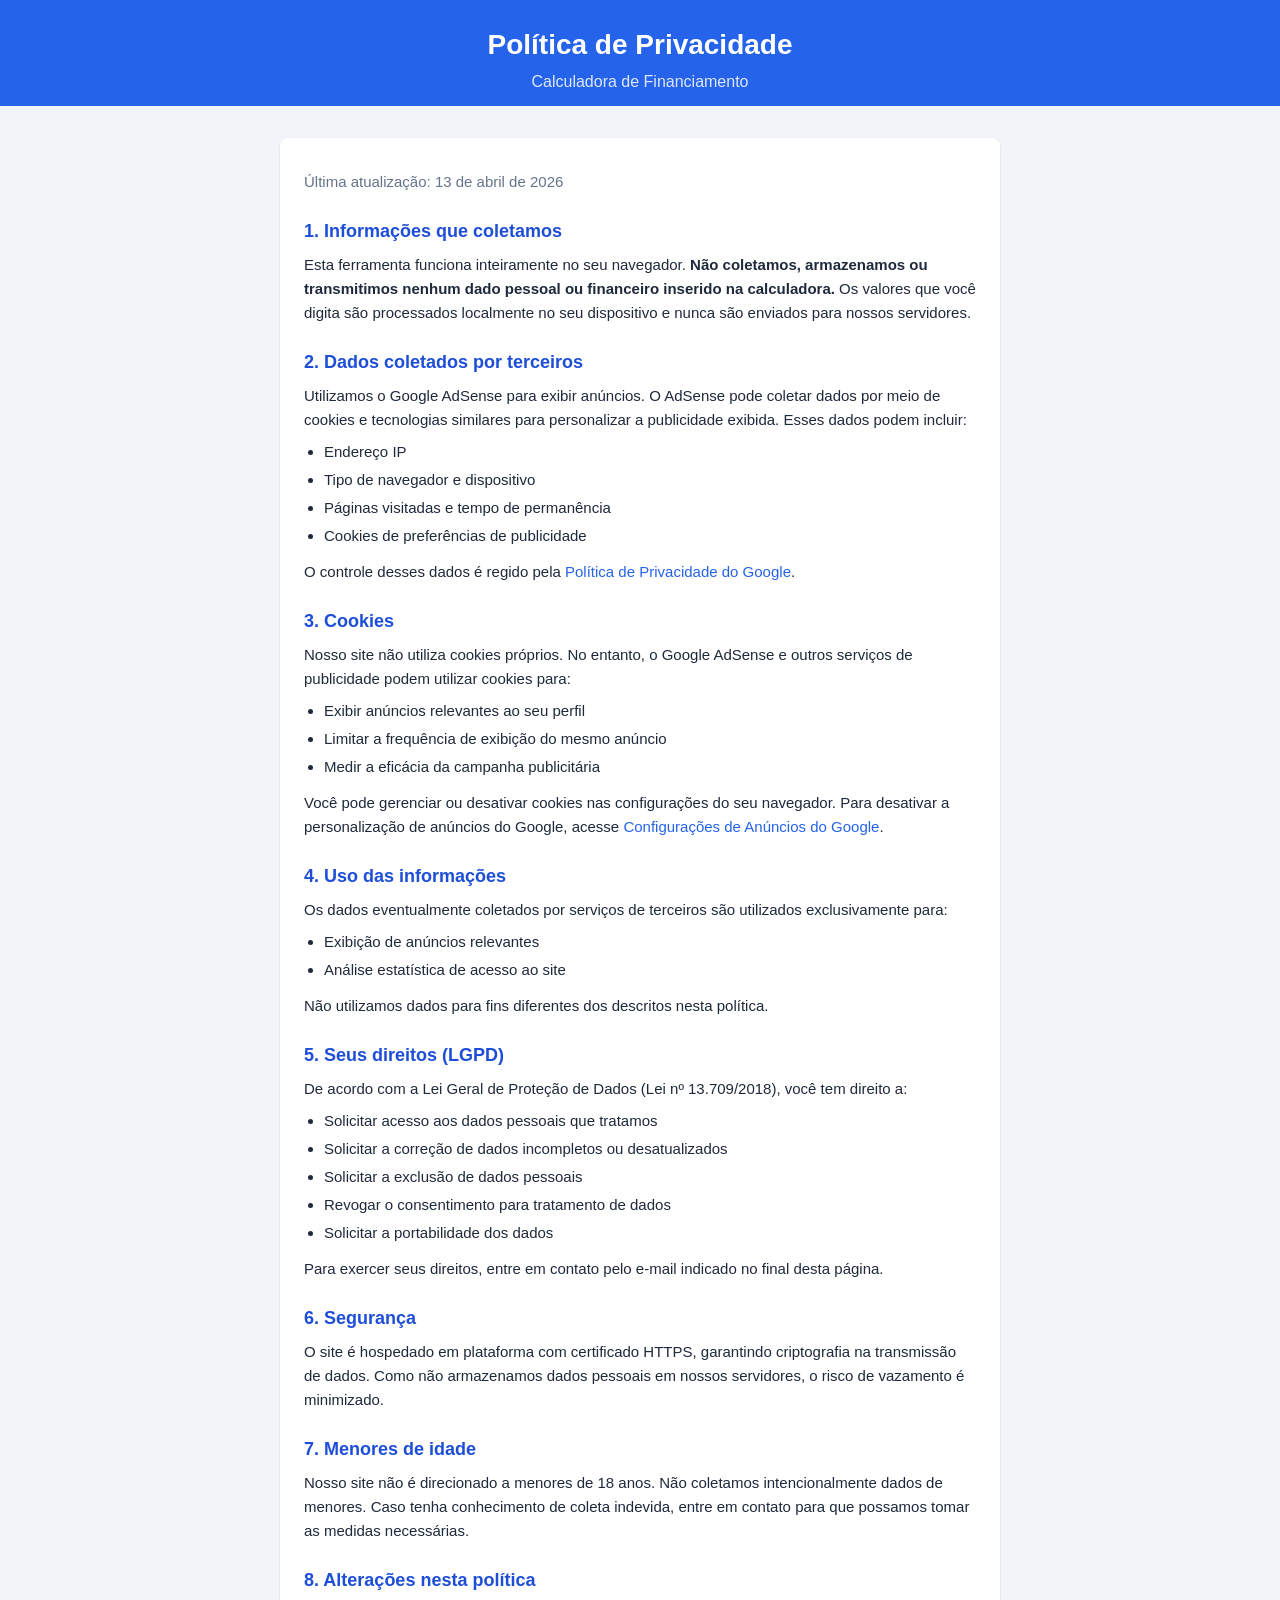
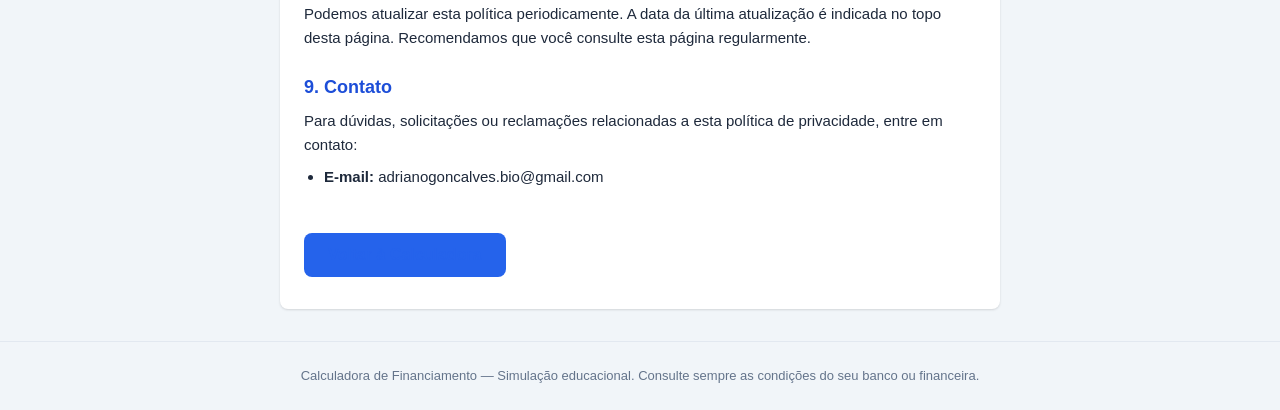
==== privacidade.html @ c041774c "Adicionar página de Política de Privacidade (exigência AdSense)" ====
<!DOCTYPE html>
<html lang="pt-BR">
<head>
  <meta charset="UTF-8">
  <meta name="viewport" content="width=device-width, initial-scale=1.0">
  <title>Política de Privacidade — Calculadora de Financiamento</title>
  <meta name="description" content="Política de privacidade da Calculadora de Financiamento. Saiba como tratamos seus dados.">
  <meta name="robots" content="noindex">
  <link rel="canonical" href="https://calculadoradefinanciamento.netlify.app/privacidade.html">
  <link rel="stylesheet" href="style.css">
</head>
<body>
  <header>
    <div class="container">
      <h1>Política de Privacidade</h1>
      <p class="subtitle">Calculadora de Financiamento</p>
    </div>
  </header>

  <main class="container">
    <div class="privacy-content">
      <p class="privacy-updated">Última atualização: 13 de abril de 2026</p>

      <h2>1. Informações que coletamos</h2>
      <p>Esta ferramenta funciona inteiramente no seu navegador. <strong>Não coletamos, armazenamos ou transmitimos nenhum dado pessoal ou financeiro inserido na calculadora.</strong> Os valores que você digita são processados localmente no seu dispositivo e nunca são enviados para nossos servidores.</p>

      <h2>2. Dados coletados por terceiros</h2>
      <p>Utilizamos o Google AdSense para exibir anúncios. O AdSense pode coletar dados por meio de cookies e tecnologias similares para personalizar a publicidade exibida. Esses dados podem incluir:</p>
      <ul>
        <li>Endereço IP</li>
        <li>Tipo de navegador e dispositivo</li>
        <li>Páginas visitadas e tempo de permanência</li>
        <li>Cookies de preferências de publicidade</li>
      </ul>
      <p>O controle desses dados é regido pela <a href="https://policies.google.com/privacy" target="_blank" rel="noopener">Política de Privacidade do Google</a>.</p>

      <h2>3. Cookies</h2>
      <p>Nosso site não utiliza cookies próprios. No entanto, o Google AdSense e outros serviços de publicidade podem utilizar cookies para:</p>
      <ul>
        <li>Exibir anúncios relevantes ao seu perfil</li>
        <li>Limitar a frequência de exibição do mesmo anúncio</li>
        <li>Medir a eficácia da campanha publicitária</li>
      </ul>
      <p>Você pode gerenciar ou desativar cookies nas configurações do seu navegador. Para desativar a personalização de anúncios do Google, acesse <a href="https://adssettings.google.com" target="_blank" rel="noopener">Configurações de Anúncios do Google</a>.</p>

      <h2>4. Uso das informações</h2>
      <p>Os dados eventualmente coletados por serviços de terceiros são utilizados exclusivamente para:</p>
      <ul>
        <li>Exibição de anúncios relevantes</li>
        <li>Análise estatística de acesso ao site</li>
      </ul>
      <p>Não utilizamos dados para fins diferentes dos descritos nesta política.</p>

      <h2>5. Seus direitos (LGPD)</h2>
      <p>De acordo com a Lei Geral de Proteção de Dados (Lei nº 13.709/2018), você tem direito a:</p>
      <ul>
        <li>Solicitar acesso aos dados pessoais que tratamos</li>
        <li>Solicitar a correção de dados incompletos ou desatualizados</li>
        <li>Solicitar a exclusão de dados pessoais</li>
        <li>Revogar o consentimento para tratamento de dados</li>
        <li>Solicitar a portabilidade dos dados</li>
      </ul>
      <p>Para exercer seus direitos, entre em contato pelo e-mail indicado no final desta página.</p>

      <h2>6. Segurança</h2>
      <p>O site é hospedado em plataforma com certificado HTTPS, garantindo criptografia na transmissão de dados. Como não armazenamos dados pessoais em nossos servidores, o risco de vazamento é minimizado.</p>

      <h2>7. Menores de idade</h2>
      <p>Nosso site não é direcionado a menores de 18 anos. Não coletamos intencionalmente dados de menores. Caso tenha conhecimento de coleta indevida, entre em contato para que possamos tomar as medidas necessárias.</p>

      <h2>8. Alterações nesta política</h2>
      <p>Podemos atualizar esta política periodicamente. A data da última atualização é indicada no topo desta página. Recomendamos que você consulte esta página regularmente.</p>

      <h2>9. Contato</h2>
      <p>Para dúvidas, solicitações ou reclamações relacionadas a esta política de privacidade, entre em contato:</p>
      <ul>
        <li><strong>E-mail:</strong> adrianogoncalves.bio@gmail.com</li>
      </ul>

      <a href="index.html" class="btn-primary privacy-back">Voltar à Calculadora</a>
    </div>
  </main>

  <footer>
    <div class="container">
      <p>Calculadora de Financiamento — Simulação educacional. Consulte sempre as condições do seu banco ou financeira.</p>
    </div>
  </footer>
</body>
</html>
---- style.css ----
:root {
  --primary: #2563eb;
  --primary-dark: #1d4ed8;
  --primary-light: #dbeafe;
  --success: #059669;
  --success-light: #d1fae5;
  --danger: #dc2626;
  --danger-light: #fee2e2;
  --warning: #d97706;
  --warning-light: #fef3c7;
  --bg: #f1f5f9;
  --surface: #ffffff;
  --text: #1e293b;
  --text-muted: #64748b;
  --border: #e2e8f0;
  --shadow: 0 1px 3px rgba(0, 0, 0, 0.08), 0 1px 2px rgba(0, 0, 0, 0.06);
  --shadow-md: 0 4px 6px rgba(0, 0, 0, 0.07), 0 2px 4px rgba(0, 0, 0, 0.06);
  --radius: 8px;
}

*,
*::before,
*::after {
  box-sizing: border-box;
  margin: 0;
  padding: 0;
}

body {
  font-family: -apple-system, BlinkMacSystemFont, "Segoe UI", Roboto, "Helvetica Neue", Arial, sans-serif;
  background: var(--bg);
  color: var(--text);
  line-height: 1.5;
  min-height: 100vh;
}

.container {
  max-width: 1120px;
  margin: 0 auto;
  padding: 0 16px;
}

.hidden {
  display: none !important;
}

header {
  background: var(--primary);
  color: #fff;
  padding: 24px 0 12px;
  text-align: center;
}

header h1 {
  font-size: 1.75rem;
  font-weight: 700;
}

header .subtitle {
  font-size: 1rem;
  opacity: 0.85;
  margin-top: 4px;
}

.layout {
  display: flex;
  gap: 24px;
  margin-top: 24px;
  align-items: flex-start;
}

.sidebar {
  width: 300px;
  flex-shrink: 0;
  position: sticky;
  top: 16px;
}

.content {
  flex: 1;
  min-width: 0;
}

.form-section {
  background: var(--surface);
  border-radius: var(--radius);
  box-shadow: var(--shadow);
  padding: 24px;
}

.form-section h2 {
  font-size: 1.25rem;
  margin-bottom: 20px;
}

.form-grid {
  display: grid;
  grid-template-columns: 1fr 1fr;
  gap: 16px;
}

.form-group {
  display: flex;
  flex-direction: column;
}

.form-group label {
  font-size: 0.875rem;
  font-weight: 600;
  margin-bottom: 2px;
  color: var(--text);
}

.form-group .hint {
  font-size: 0.75rem;
  color: var(--text-muted);
  margin-bottom: 4px;
  line-height: 1.35;
}

.form-group input[type="number"],
.form-group select {
  height: 40px;
  padding: 0 10px;
  border: 1px solid var(--border);
  border-radius: var(--radius);
  font-size: 0.9375rem;
  background: #fff;
  color: var(--text);
  transition: border-color 0.15s;
}

.form-group input[type="number"]:focus,
.form-group select:focus {
  outline: none;
  border-color: var(--primary);
  box-shadow: 0 0 0 3px var(--primary-light);
}

.input-row {
  display: flex;
  gap: 8px;
  align-items: center;
}

.input-row input[type="number"] {
  flex: 1;
}

.toggle-group {
  display: flex;
  border: 1px solid var(--border);
  border-radius: var(--radius);
  overflow: hidden;
  height: 40px;
}

.toggle-group input[type="radio"] {
  display: none;
}

.toggle-label {
  padding: 0 10px;
  display: flex;
  align-items: center;
  font-size: 0.8125rem;
  font-weight: 600;
  cursor: pointer;
  background: #fff;
  color: var(--text-muted);
  transition: background 0.15s, color 0.15s;
  white-space: nowrap;
  border-right: 1px solid var(--border);
}

.toggle-label:last-of-type {
  border-right: none;
}

.toggle-group input[type="radio"]:checked + .toggle-label {
  background: var(--primary);
  color: #fff;
}

.cet-section {
  margin-top: 20px;
  border: 1px solid var(--border);
  border-radius: var(--radius);
  padding: 12px 16px;
  background: #f8fafc;
}

.cet-section summary {
  cursor: pointer;
  font-weight: 600;
  font-size: 0.9375rem;
  color: var(--primary-dark);
  user-select: none;
}

.cet-hint {
  font-size: 0.8125rem;
  color: var(--text-muted);
  margin: 8px 0 12px;
}

.cet-section .form-grid {
  margin-top: 0;
}

.form-error {
  background: var(--danger-light);
  color: var(--danger);
  border-radius: var(--radius);
  padding: 10px 14px;
  font-size: 0.875rem;
  font-weight: 600;
  margin-top: 16px;
}

.btn-primary {
  display: block;
  width: 100%;
  margin-top: 20px;
  padding: 12px;
  background: var(--primary);
  color: #fff;
  font-size: 1rem;
  font-weight: 700;
  border: none;
  border-radius: var(--radius);
  cursor: pointer;
  transition: background 0.15s;
}

.btn-primary:hover {
  background: var(--primary-dark);
}

.btn-primary:active {
  transform: translateY(1px);
}

.ad-slot {
  text-align: center;
  margin: 16px 0;
  min-height: 50px;
}

.ad-header {
  margin-top: 12px;
  margin-bottom: 0;
}

.ad-sidebar {
  min-height: 250px;
}

.results {
  background: var(--surface);
  border-radius: var(--radius);
  box-shadow: var(--shadow);
  padding: 24px;
  margin-top: 16px;
}

.results h2 {
  font-size: 1.25rem;
  margin-bottom: 16px;
}

.results h3 {
  font-size: 1.0625rem;
  margin: 20px 0 12px;
}

.summary-cards {
  display: grid;
  grid-template-columns: repeat(auto-fit, minmax(160px, 1fr));
  gap: 12px;
  margin-bottom: 8px;
}

.card {
  background: #f8fafc;
  border: 1px solid var(--border);
  border-radius: var(--radius);
  padding: 14px;
  display: flex;
  flex-direction: column;
  gap: 4px;
}

.card.highlight-danger {
  border-color: var(--danger);
  background: var(--danger-light);
}

.card.highlight-warning {
  border-color: var(--warning);
  background: var(--warning-light);
}

.card-label {
  font-size: 0.75rem;
  font-weight: 600;
  text-transform: uppercase;
  letter-spacing: 0.03em;
  color: var(--text-muted);
}

.card.highlight-danger .card-label,
.card.highlight-warning .card-label {
  color: var(--text);
}

.card-value {
  font-size: 1.125rem;
  font-weight: 700;
  color: var(--text);
}

.card-hint {
  display: inline-flex;
  align-items: center;
  justify-content: center;
  width: 14px;
  height: 14px;
  font-size: 0.625rem;
  font-weight: 700;
  border-radius: 50%;
  background: var(--border);
  color: var(--text-muted);
  cursor: help;
  vertical-align: middle;
  margin-left: 2px;
}

.card-explain {
  font-size: 0.6875rem;
  color: var(--text-muted);
  line-height: 1.3;
}

.comparison {
  display: grid;
  grid-template-columns: 1fr 1fr;
  gap: 16px;
  margin-bottom: 8px;
}

.comp-col {
  border: 2px solid var(--border);
  border-radius: var(--radius);
  padding: 16px;
  background: #f8fafc;
}

.comp-col.cheaper {
  border-color: var(--success);
  background: var(--success-light);
}

.comp-col h3 {
  margin: 0 0 12px;
  font-size: 1.0625rem;
}

.comp-col h3 small {
  font-weight: 400;
  font-size: 0.8125rem;
  color: var(--text-muted);
}

.comp-metrics {
  display: flex;
  flex-direction: column;
  gap: 8px;
}

.comp-metric {
  display: flex;
  justify-content: space-between;
  align-items: baseline;
  gap: 8px;
  font-size: 0.875rem;
  flex-wrap: wrap;
}

.comp-metric:has(.comp-metric-explain) {
  flex-direction: column;
  gap: 0;
}

.comp-metric:has(.comp-metric-explain) .comp-metric-label,
.comp-metric:has(.comp-metric-explain) .comp-metric-value {
  display: inline;
}

.comp-metric-label {
  color: var(--text-muted);
}

.comp-metric-value {
  font-weight: 700;
}

.comp-metric-hint {
  display: inline-flex;
  align-items: center;
  justify-content: center;
  width: 13px;
  height: 13px;
  font-size: 0.5625rem;
  font-weight: 700;
  border-radius: 50%;
  background: var(--border);
  color: var(--text-muted);
  cursor: help;
  vertical-align: middle;
  margin-left: 2px;
}

.comp-metric-explain {
  font-size: 0.6875rem;
  color: var(--text-muted);
  line-height: 1.3;
  grid-column: 1 / -1;
}

.economy-badge {
  margin-top: 12px;
  background: var(--success);
  color: #fff;
  padding: 8px 12px;
  border-radius: var(--radius);
  font-size: 0.875rem;
  font-weight: 700;
  text-align: center;
}

.table-tabs {
  display: flex;
  gap: 0;
  margin: 16px 0 0;
  border-bottom: 2px solid var(--border);
}

.table-tabs .tab {
  padding: 8px 20px;
  background: transparent;
  border: none;
  font-size: 0.9375rem;
  font-weight: 600;
  color: var(--text-muted);
  cursor: pointer;
  border-bottom: 2px solid transparent;
  margin-bottom: -2px;
  transition: color 0.15s, border-color 0.15s;
}

.table-tabs .tab:hover {
  color: var(--primary);
}

.table-tabs .tab.active {
  color: var(--primary);
  border-bottom-color: var(--primary);
}

.table-scroll,
.table-content {
  overflow-x: auto;
  margin-top: 8px;
}

.ad-mid,
.ad-bottom {
  margin: 20px 0;
}

.results table {
  width: 100%;
  border-collapse: collapse;
  font-size: 0.875rem;
  margin-top: 4px;
}

.results th,
.results td {
  padding: 8px 12px;
  text-align: right;
  white-space: nowrap;
}

.results th {
  background: var(--primary);
  color: #fff;
  font-weight: 600;
  position: sticky;
  top: 0;
}

.results th .th-label {
  display: block;
}

.results th .th-hint {
  display: block;
  font-weight: 400;
  font-size: 0.625rem;
  opacity: 0.8;
  margin-top: 1px;
}

.results th:first-child,
.results td:first-child {
  text-align: center;
}

.results tbody tr:nth-child(even) {
  background: #f8fafc;
}

.results tbody tr:hover {
  background: var(--primary-light);
}

.results .disclaimer {
  font-size: 0.75rem;
  color: var(--text-muted);
  margin-top: 20px;
  text-align: center;
  font-style: italic;
}

footer {
  text-align: center;
  padding: 24px 16px;
  font-size: 0.8125rem;
  color: var(--text-muted);
  margin-top: 32px;
  border-top: 1px solid var(--border);
}

.footer-links {
  margin-top: 8px;
}

.footer-links a {
  color: var(--primary);
  text-decoration: none;
}

.footer-links a:hover {
  text-decoration: underline;
}

.privacy-content {
  max-width: 720px;
  margin: 32px auto;
  background: var(--surface);
  border-radius: var(--radius);
  box-shadow: var(--shadow);
  padding: 32px 24px;
}

.privacy-updated {
  font-size: 0.8125rem;
  color: var(--text-muted);
  margin-bottom: 20px;
}

.privacy-content h2 {
  font-size: 1.125rem;
  margin: 24px 0 8px;
  color: var(--primary-dark);
}

.privacy-content p {
  font-size: 0.9375rem;
  line-height: 1.6;
  margin-bottom: 8px;
}

.privacy-content ul {
  margin: 8px 0 12px 20px;
  font-size: 0.9375rem;
  line-height: 1.6;
}

.privacy-content li {
  margin-bottom: 4px;
}

.privacy-content a {
  color: var(--primary);
  text-decoration: none;
}

.privacy-content a:hover {
  text-decoration: underline;
}

.privacy-back {
  margin-top: 32px;
  text-align: center;
  text-decoration: none;
  display: inline-block;
  width: auto;
  padding: 10px 24px;
}

@media (max-width: 768px) {
  .layout {
    flex-direction: column;
  }

  .sidebar {
    display: none;
  }

  .form-grid {
    grid-template-columns: 1fr;
  }

  .comparison {
    grid-template-columns: 1fr;
  }

  .summary-cards {
    grid-template-columns: 1fr 1fr;
  }

  header h1 {
    font-size: 1.375rem;
  }

  header .subtitle {
    font-size: 0.875rem;
  }

  .ad-header {
    display: none;
  }
}

@media (max-width: 480px) {
  .summary-cards {
    grid-template-columns: 1fr;
  }

  .comp-metric {
    flex-direction: column;
    gap: 2px;
  }

  .table-tabs .tab {
    padding: 8px 12px;
    font-size: 0.875rem;
  }
}
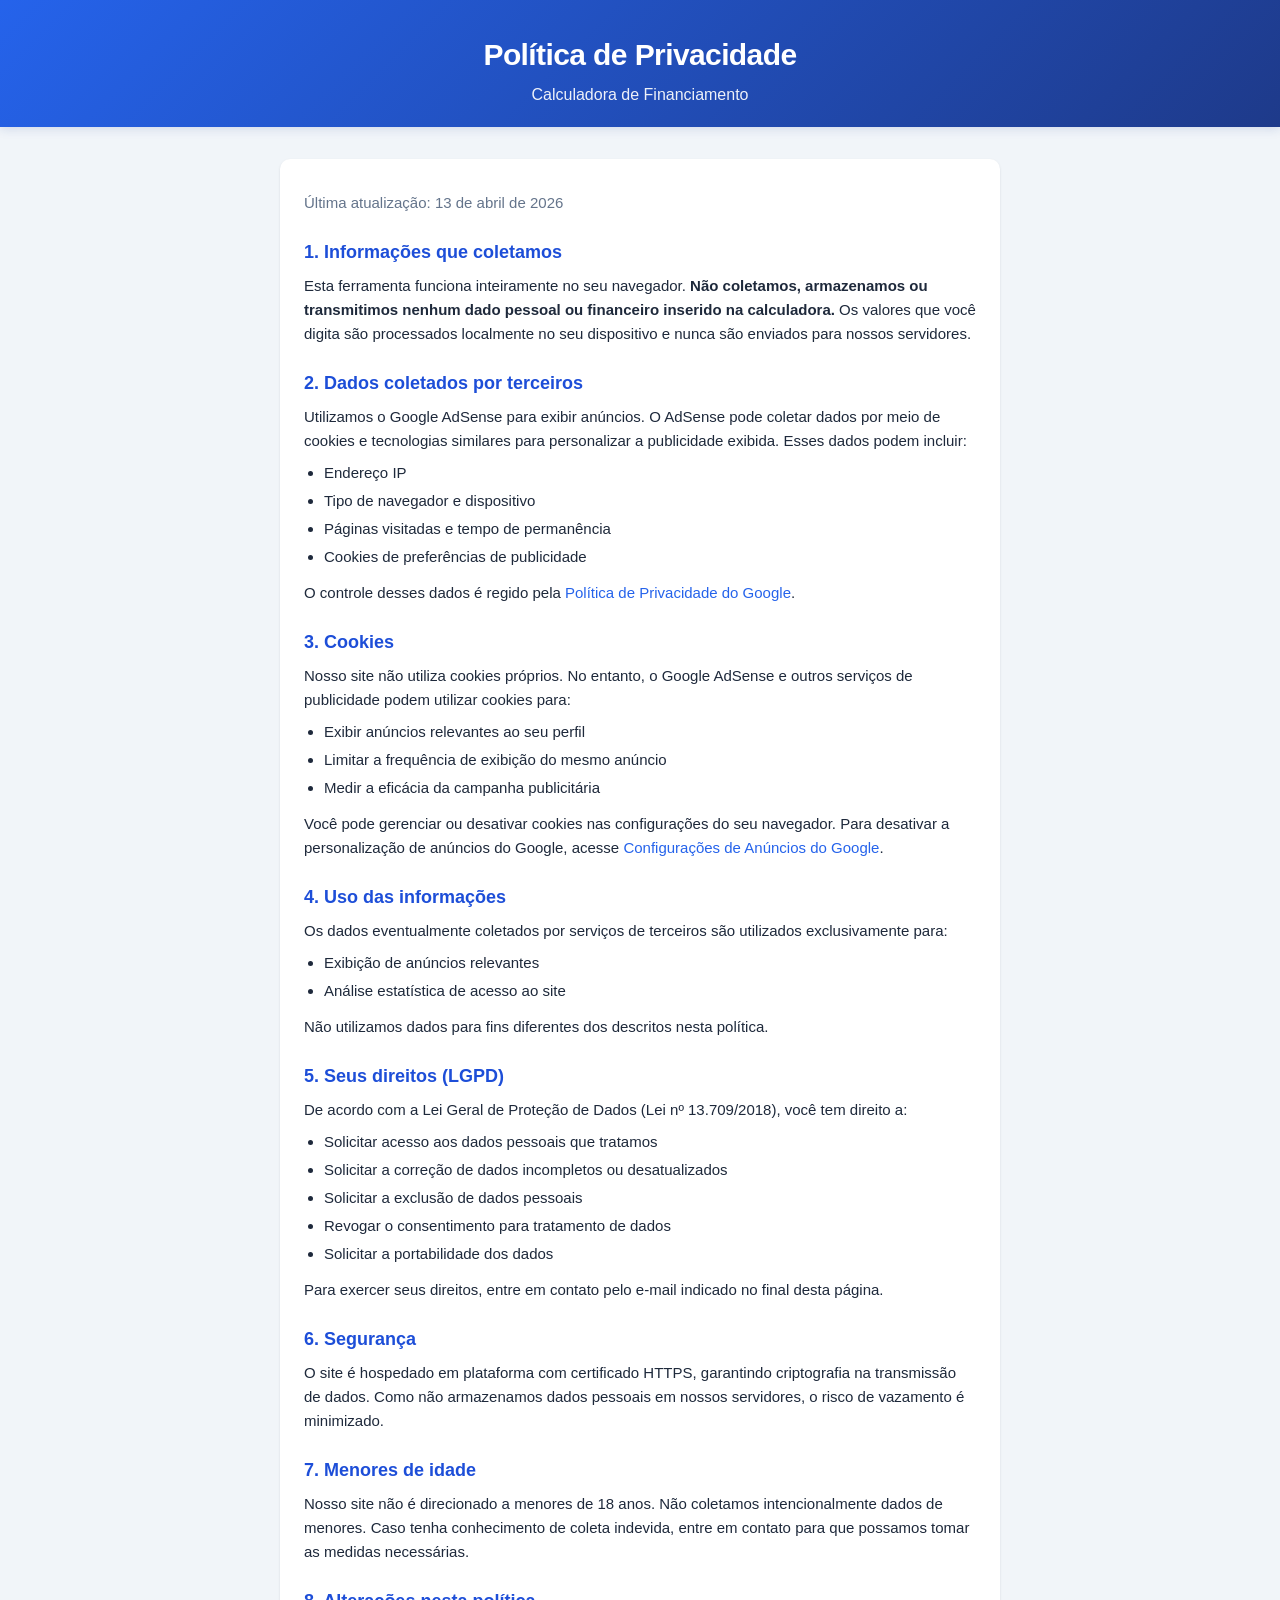
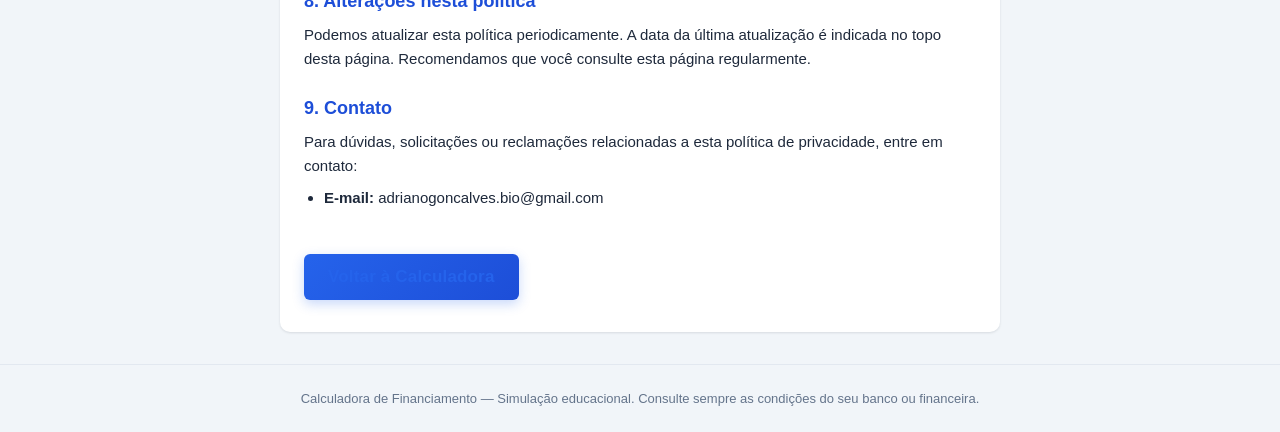
==== commit c5f028d4: "Migrar URLs de Netlify para Vercel e adicionar AdSense em privacidade Co-Authored-By: Claude Sonnet " ====
--- a/privacidade.html
+++ b/privacidade.html
@@ -6,8 +6,10 @@
   <title>Política de Privacidade — Calculadora de Financiamento</title>
   <meta name="description" content="Política de privacidade da Calculadora de Financiamento. Saiba como tratamos seus dados.">
   <meta name="robots" content="noindex">
-  <link rel="canonical" href="https://calculadoradefinanciamento.netlify.app/privacidade.html">
+  <meta name="google-adsense-account" content="ca-pub-4988165679806481">
+  <link rel="canonical" href="https://app-financiamento-eta.vercel.app/privacidade.html">
   <link rel="stylesheet" href="style.css">
+  <script async src="https://pagead2.googlesyndication.com/pagead/js/adsbygoogle.js?client=ca-pub-4988165679806481" crossorigin="anonymous"></script>
 </head>
 <body>
   <header>
--- a/style.css
+++ b/style.css
@@ -1,21 +1,33 @@
 :root {
   --primary: #2563eb;
   --primary-dark: #1d4ed8;
+  --primary-darker: #1e3a8a;
   --primary-light: #dbeafe;
   --success: #059669;
+  --success-dark: #065f46;
   --success-light: #d1fae5;
   --danger: #dc2626;
+  --danger-dark: #991b1b;
+  --danger-darker: #7f1d1d;
   --danger-light: #fee2e2;
   --warning: #d97706;
+  --warning-dark: #92400e;
   --warning-light: #fef3c7;
+  --info: #0284c7;
+  --info-light: #e0f2fe;
   --bg: #f1f5f9;
   --surface: #ffffff;
   --text: #1e293b;
   --text-muted: #64748b;
   --border: #e2e8f0;
-  --shadow: 0 1px 3px rgba(0, 0, 0, 0.08), 0 1px 2px rgba(0, 0, 0, 0.06);
-  --shadow-md: 0 4px 6px rgba(0, 0, 0, 0.07), 0 2px 4px rgba(0, 0, 0, 0.06);
-  --radius: 8px;
+  --shadow-sm: 0 1px 2px rgba(15, 23, 42, 0.04);
+  --shadow: 0 1px 3px rgba(15, 23, 42, 0.08), 0 1px 2px rgba(15, 23, 42, 0.04);
+  --shadow-md: 0 4px 10px rgba(15, 23, 42, 0.08), 0 2px 4px rgba(15, 23, 42, 0.04);
+  --shadow-lg: 0 10px 25px rgba(15, 23, 42, 0.10), 0 4px 10px rgba(15, 23, 42, 0.05);
+  --radius: 10px;
+  --radius-sm: 6px;
+  --radius-lg: 14px;
+  --transition: 0.18s ease;
 }
 
 *,
@@ -32,6 +44,8 @@
   color: var(--text);
   line-height: 1.5;
   min-height: 100vh;
+  -webkit-font-smoothing: antialiased;
+  -moz-osx-font-smoothing: grayscale;
 }
 
 .container {
@@ -45,21 +59,24 @@
 }
 
 header {
-  background: var(--primary);
+  background: linear-gradient(135deg, var(--primary) 0%, var(--primary-darker) 100%);
   color: #fff;
-  padding: 24px 0 12px;
+  padding: 32px 0 20px;
   text-align: center;
+  box-shadow: 0 2px 10px rgba(30, 58, 138, 0.15);
 }
 
 header h1 {
-  font-size: 1.75rem;
-  font-weight: 700;
+  font-size: 1.875rem;
+  font-weight: 800;
+  letter-spacing: -0.02em;
 }
 
 header .subtitle {
   font-size: 1rem;
-  opacity: 0.85;
-  margin-top: 4px;
+  opacity: 0.92;
+  margin-top: 6px;
+  font-weight: 400;
 }
 
 .layout {
@@ -83,14 +100,17 @@
 
 .form-section {
   background: var(--surface);
-  border-radius: var(--radius);
-  box-shadow: var(--shadow);
-  padding: 24px;
+  border-radius: var(--radius-lg);
+  box-shadow: var(--shadow-md);
+  padding: 28px;
+  border: 1px solid var(--border);
 }
 
 .form-section h2 {
-  font-size: 1.25rem;
-  margin-bottom: 20px;
+  font-size: 1.3125rem;
+  margin-bottom: 22px;
+  font-weight: 700;
+  letter-spacing: -0.01em;
 }
 
 .form-grid {
@@ -118,16 +138,39 @@
   line-height: 1.35;
 }
 
+.form-group .hint-important {
+  color: var(--danger);
+  font-weight: 600;
+}
+
+.optional-tag {
+  display: inline-block;
+  background: var(--warning);
+  color: #fff;
+  font-size: 0.5625rem;
+  font-weight: 700;
+  padding: 1px 5px;
+  border-radius: 3px;
+  vertical-align: middle;
+  text-transform: uppercase;
+  letter-spacing: 0.03em;
+}
+
 .form-group input[type="number"],
 .form-group select {
-  height: 40px;
-  padding: 0 10px;
-  border: 1px solid var(--border);
-  border-radius: var(--radius);
+  height: 42px;
+  padding: 0 12px;
+  border: 1.5px solid var(--border);
+  border-radius: var(--radius-sm);
   font-size: 0.9375rem;
   background: #fff;
   color: var(--text);
-  transition: border-color 0.15s;
+  transition: border-color var(--transition), box-shadow var(--transition);
+}
+
+.form-group input[type="number"]:hover,
+.form-group select:hover {
+  border-color: #cbd5e1;
 }
 
 .form-group input[type="number"]:focus,
@@ -137,6 +180,56 @@
   box-shadow: 0 0 0 3px var(--primary-light);
 }
 
+.form-group input[type="number"]:disabled {
+  background: #f1f5f9;
+  color: var(--text-muted);
+  cursor: not-allowed;
+  opacity: 0.7;
+}
+
+.form-group.full-width {
+  grid-column: 1 / -1;
+}
+
+.hint-inline {
+  font-size: 0.75rem;
+  font-weight: 400;
+  color: var(--text-muted);
+  margin-left: 4px;
+}
+
+.mode-buttons {
+  display: flex;
+  gap: 8px;
+}
+
+.mode-btn {
+  flex: 1;
+  padding: 12px 14px;
+  border: 2px solid var(--border);
+  border-radius: var(--radius-sm);
+  background: #fff;
+  color: var(--text-muted);
+  font-size: 0.875rem;
+  font-weight: 600;
+  cursor: pointer;
+  transition: all var(--transition);
+  text-align: center;
+}
+
+.mode-btn:hover {
+  border-color: var(--primary);
+  color: var(--primary);
+  background: var(--primary-light);
+}
+
+.mode-btn.active {
+  background: linear-gradient(135deg, var(--primary) 0%, var(--primary-dark) 100%);
+  border-color: var(--primary-dark);
+  color: #fff;
+  box-shadow: 0 4px 12px rgba(37, 99, 235, 0.25);
+}
+
 .input-row {
   display: flex;
   gap: 8px;
@@ -156,7 +249,11 @@
 }
 
 .toggle-group input[type="radio"] {
-  display: none;
+  position: absolute;
+  opacity: 0;
+  width: 0;
+  height: 0;
+  pointer-events: none;
 }
 
 .toggle-label {
@@ -173,6 +270,11 @@
   border-right: 1px solid var(--border);
 }
 
+.mode-toggle .toggle-label {
+  padding: 0 12px;
+  font-size: 0.75rem;
+}
+
 .toggle-label:last-of-type {
   border-right: none;
 }
@@ -183,19 +285,28 @@
 }
 
 .cet-section {
-  margin-top: 20px;
-  border: 1px solid var(--border);
-  border-radius: var(--radius);
-  padding: 12px 16px;
-  background: #f8fafc;
+  margin-top: 22px;
+  border: 1.5px solid var(--border);
+  border-radius: var(--radius);
+  padding: 14px 18px;
+  background: linear-gradient(180deg, #f8fafc 0%, #f1f5f9 100%);
+  transition: border-color var(--transition);
+}
+
+.cet-section[open] {
+  border-color: var(--primary);
 }
 
 .cet-section summary {
   cursor: pointer;
-  font-weight: 600;
+  font-weight: 700;
   font-size: 0.9375rem;
   color: var(--primary-dark);
   user-select: none;
+}
+
+.cet-section summary:hover {
+  color: var(--primary);
 }
 
 .cet-hint {
@@ -221,24 +332,29 @@
 .btn-primary {
   display: block;
   width: 100%;
-  margin-top: 20px;
-  padding: 12px;
-  background: var(--primary);
+  margin-top: 24px;
+  padding: 14px;
+  background: linear-gradient(135deg, var(--primary) 0%, var(--primary-dark) 100%);
   color: #fff;
-  font-size: 1rem;
+  font-size: 1.0625rem;
   font-weight: 700;
   border: none;
-  border-radius: var(--radius);
+  border-radius: var(--radius-sm);
   cursor: pointer;
-  transition: background 0.15s;
+  transition: transform var(--transition), box-shadow var(--transition), background var(--transition);
+  box-shadow: 0 4px 12px rgba(37, 99, 235, 0.25);
+  letter-spacing: 0.01em;
 }
 
 .btn-primary:hover {
-  background: var(--primary-dark);
+  background: linear-gradient(135deg, var(--primary-dark) 0%, var(--primary-darker) 100%);
+  box-shadow: 0 6px 18px rgba(30, 58, 138, 0.32);
+  transform: translateY(-1px);
 }
 
 .btn-primary:active {
-  transform: translateY(1px);
+  transform: translateY(0);
+  box-shadow: 0 2px 8px rgba(37, 99, 235, 0.2);
 }
 
 .ad-slot {
@@ -258,66 +374,90 @@
 
 .results {
   background: var(--surface);
-  border-radius: var(--radius);
-  box-shadow: var(--shadow);
-  padding: 24px;
+  border-radius: var(--radius-lg);
+  box-shadow: var(--shadow-md);
+  padding: 28px;
   margin-top: 16px;
+  border: 1px solid var(--border);
+  animation: fadeInUp 0.35s ease;
+}
+
+@keyframes fadeInUp {
+  from { opacity: 0; transform: translateY(8px); }
+  to { opacity: 1; transform: translateY(0); }
 }
 
 .results h2 {
-  font-size: 1.25rem;
-  margin-bottom: 16px;
+  font-size: 1.375rem;
+  margin-bottom: 18px;
+  font-weight: 800;
+  letter-spacing: -0.01em;
 }
 
 .results h3 {
   font-size: 1.0625rem;
   margin: 20px 0 12px;
+  font-weight: 700;
 }
 
 .summary-cards {
   display: grid;
-  grid-template-columns: repeat(auto-fit, minmax(160px, 1fr));
-  gap: 12px;
+  grid-template-columns: repeat(auto-fit, minmax(170px, 1fr));
+  gap: 14px;
   margin-bottom: 8px;
 }
 
 .card {
-  background: #f8fafc;
+  background: linear-gradient(180deg, #ffffff 0%, #f8fafc 100%);
   border: 1px solid var(--border);
   border-radius: var(--radius);
-  padding: 14px;
+  padding: 16px;
   display: flex;
   flex-direction: column;
-  gap: 4px;
+  gap: 6px;
+  transition: transform var(--transition), box-shadow var(--transition);
+  box-shadow: var(--shadow-sm);
+}
+
+.card:hover {
+  transform: translateY(-2px);
+  box-shadow: var(--shadow-md);
 }
 
 .card.highlight-danger {
   border-color: var(--danger);
-  background: var(--danger-light);
+  background: linear-gradient(180deg, #fff5f5 0%, var(--danger-light) 100%);
 }
 
 .card.highlight-warning {
   border-color: var(--warning);
-  background: var(--warning-light);
+  background: linear-gradient(180deg, #fffbeb 0%, var(--warning-light) 100%);
 }
 
 .card-label {
   font-size: 0.75rem;
-  font-weight: 600;
+  font-weight: 700;
   text-transform: uppercase;
-  letter-spacing: 0.03em;
+  letter-spacing: 0.04em;
   color: var(--text-muted);
 }
 
 .card.highlight-danger .card-label,
-.card.highlight-warning .card-label {
+.card.highlight-warning .card-label,
+.card.highlight-success .card-label {
   color: var(--text);
 }
 
+.card.highlight-success {
+  border-color: var(--success);
+  background: var(--success-light);
+}
+
 .card-value {
-  font-size: 1.125rem;
-  font-weight: 700;
+  font-size: 1.1875rem;
+  font-weight: 800;
   color: var(--text);
+  letter-spacing: -0.01em;
 }
 
 .card-hint {
@@ -352,13 +492,22 @@
 .comp-col {
   border: 2px solid var(--border);
   border-radius: var(--radius);
-  padding: 16px;
-  background: #f8fafc;
+  padding: 18px;
+  background: linear-gradient(180deg, #ffffff 0%, #f8fafc 100%);
+  box-shadow: var(--shadow-sm);
+  transition: transform var(--transition), box-shadow var(--transition);
+  position: relative;
+}
+
+.comp-col:hover {
+  transform: translateY(-2px);
+  box-shadow: var(--shadow-md);
 }
 
 .comp-col.cheaper {
   border-color: var(--success);
-  background: var(--success-light);
+  background: linear-gradient(180deg, #f0fdf4 0%, var(--success-light) 100%);
+  box-shadow: 0 4px 12px rgba(5, 150, 105, 0.15);
 }
 
 .comp-col h3 {
@@ -611,6 +760,375 @@
   padding: 10px 24px;
 }
 
+.content-section {
+  background: var(--surface);
+  border-radius: var(--radius);
+  box-shadow: var(--shadow);
+  padding: 24px;
+  margin-top: 16px;
+}
+
+.content-section h2 {
+  font-size: 1.25rem;
+  margin-bottom: 16px;
+  color: var(--primary-dark);
+}
+
+.content-section h3 {
+  font-size: 1.0625rem;
+  margin: 20px 0 8px;
+  color: var(--text);
+}
+
+.content-section p {
+  font-size: 0.9375rem;
+  line-height: 1.65;
+  margin-bottom: 8px;
+  color: var(--text);
+}
+
+.content-section ul {
+  margin: 8px 0 16px 20px;
+  font-size: 0.9375rem;
+  line-height: 1.65;
+}
+
+.content-section li {
+  margin-bottom: 6px;
+}
+
+.faq-section {
+  background: var(--surface);
+  border-radius: var(--radius);
+  box-shadow: var(--shadow);
+  padding: 24px;
+  margin-top: 16px;
+}
+
+.faq-section h2 {
+  font-size: 1.25rem;
+  margin-bottom: 16px;
+  color: var(--primary-dark);
+}
+
+.faq-item {
+  border: 1px solid var(--border);
+  border-radius: var(--radius);
+  margin-bottom: 8px;
+  background: #f8fafc;
+}
+
+.faq-item summary {
+  cursor: pointer;
+  font-weight: 600;
+  font-size: 0.9375rem;
+  padding: 12px 14px;
+  color: var(--text);
+  user-select: none;
+  list-style: none;
+  display: flex;
+  justify-content: space-between;
+  align-items: center;
+}
+
+.faq-item summary::after {
+  content: "+";
+  font-size: 1.25rem;
+  font-weight: 400;
+  color: var(--primary);
+  flex-shrink: 0;
+  margin-left: 8px;
+}
+
+.faq-item[open] summary::after {
+  content: "−";
+}
+
+.faq-item summary::-webkit-details-marker {
+  display: none;
+}
+
+.faq-item p {
+  padding: 0 14px 12px;
+  font-size: 0.9375rem;
+  line-height: 1.65;
+  color: var(--text);
+}
+
+.mode-toggle {
+  width: 100%;
+}
+
+.income-alert {
+  border-radius: var(--radius);
+  padding: 16px 20px;
+  margin-bottom: 20px;
+  border-left: 5px solid;
+  box-shadow: var(--shadow-sm);
+}
+
+.income-alert.alert-safe {
+  background: linear-gradient(135deg, #f0fdf4 0%, var(--success-light) 100%);
+  border-color: var(--success);
+}
+
+.income-alert.alert-attention {
+  background: linear-gradient(135deg, #fffbeb 0%, var(--warning-light) 100%);
+  border-color: var(--warning);
+}
+
+.income-alert.alert-danger {
+  background: linear-gradient(135deg, #fff1f2 0%, var(--danger-light) 100%);
+  border: 2px solid var(--danger);
+  border-left-width: 6px;
+  padding: 20px 22px;
+  box-shadow: 0 6px 18px rgba(220, 38, 38, 0.18);
+}
+
+.income-alert.alert-critical {
+  background: linear-gradient(135deg, var(--danger-light) 0%, #fecaca 50%, #fca5a5 100%);
+  border: 3px solid var(--danger-darker);
+  border-left-width: 8px;
+  padding: 24px 26px;
+  box-shadow: 0 10px 30px rgba(127, 29, 29, 0.28);
+  position: relative;
+  animation: criticalPulse 2.2s ease-in-out infinite;
+}
+
+@keyframes criticalPulse {
+  0%, 100% { box-shadow: 0 10px 30px rgba(127, 29, 29, 0.28); }
+  50% { box-shadow: 0 10px 40px rgba(127, 29, 29, 0.45), 0 0 0 4px rgba(220, 38, 38, 0.12); }
+}
+
+@media (prefers-reduced-motion: reduce) {
+  .income-alert.alert-critical,
+  .results,
+  .card,
+  .comp-col,
+  .btn-primary {
+    animation: none !important;
+    transition: none !important;
+  }
+}
+
+.alert-header {
+  display: flex;
+  justify-content: space-between;
+  align-items: center;
+  margin-bottom: 8px;
+  gap: 10px;
+  flex-wrap: wrap;
+}
+
+.alert-icon {
+  font-weight: 800;
+  font-size: 0.8125rem;
+  padding: 4px 10px;
+  border-radius: 5px;
+  letter-spacing: 0.04em;
+  flex-shrink: 0;
+  text-transform: uppercase;
+}
+
+.alert-safe .alert-icon { background: var(--success-dark); color: #fff; }
+.alert-attention .alert-icon { background: var(--warning-dark); color: #fff; }
+.alert-danger .alert-icon {
+  background: var(--danger-dark);
+  color: #fff;
+  font-size: 0.875rem;
+  padding: 5px 12px;
+}
+.alert-critical .alert-icon {
+  background: var(--danger-darker);
+  color: #fff;
+  font-size: 0.9375rem;
+  padding: 6px 14px;
+  font-weight: 900;
+  box-shadow: 0 2px 8px rgba(127, 29, 29, 0.4);
+}
+
+.alert-label {
+  font-weight: 700;
+  font-size: 0.9375rem;
+}
+
+.alert-safe .alert-label { color: var(--success-dark); }
+.alert-attention .alert-label { color: var(--warning-dark); }
+.alert-danger .alert-label {
+  color: var(--danger-dark);
+  font-size: 1.0625rem;
+  font-weight: 800;
+}
+.alert-critical .alert-label {
+  color: var(--danger-darker);
+  font-size: 1.25rem;
+  font-weight: 900;
+  letter-spacing: -0.01em;
+}
+
+.alert-percent {
+  font-weight: 700;
+  font-size: 1rem;
+}
+
+.alert-safe .alert-percent { color: var(--success); }
+.alert-attention .alert-percent { color: var(--warning); }
+.alert-danger .alert-percent {
+  color: var(--danger-dark);
+  font-size: 1.25rem;
+  font-weight: 800;
+}
+.alert-critical .alert-percent {
+  color: var(--danger-darker);
+  font-size: 1.5rem;
+  font-weight: 900;
+}
+
+.alert-message {
+  font-size: 0.875rem;
+  line-height: 1.5;
+  margin: 0;
+}
+
+.alert-danger .alert-message,
+.alert-critical .alert-message {
+  font-size: 0.9375rem;
+  line-height: 1.55;
+  font-weight: 500;
+}
+
+.alert-critical .alert-message strong {
+  color: var(--danger-darker);
+  font-weight: 800;
+}
+
+.alert-recommendation {
+  margin-top: 12px;
+  padding: 12px 14px;
+  background: rgba(255, 255, 255, 0.6);
+  border-radius: var(--radius-sm);
+  font-size: 0.875rem;
+  line-height: 1.5;
+  border-left: 3px solid currentColor;
+}
+
+.alert-recommendation-title {
+  font-weight: 800;
+  font-size: 0.8125rem;
+  text-transform: uppercase;
+  letter-spacing: 0.04em;
+  margin-bottom: 6px;
+  display: block;
+}
+
+.alert-critical .alert-recommendation {
+  background: rgba(255, 255, 255, 0.75);
+  color: var(--danger-darker);
+  font-weight: 500;
+}
+
+.alert-danger .alert-recommendation {
+  background: rgba(255, 255, 255, 0.7);
+  color: var(--danger-dark);
+}
+
+.alert-recommendation ul {
+  margin: 4px 0 0 18px;
+  padding: 0;
+}
+
+.alert-recommendation li {
+  margin-bottom: 2px;
+}
+
+.amortization-details {
+  margin-top: 20px;
+  border: 1.5px solid var(--border);
+  border-radius: var(--radius);
+  background: #fff;
+  transition: box-shadow var(--transition);
+}
+
+.amortization-details[open] {
+  box-shadow: var(--shadow);
+}
+
+.amortization-details summary {
+  cursor: pointer;
+  padding: 14px 18px;
+  font-weight: 700;
+  font-size: 0.9375rem;
+  color: var(--primary-dark);
+  user-select: none;
+  list-style: none;
+  display: flex;
+  justify-content: space-between;
+  align-items: center;
+  border-radius: var(--radius);
+  transition: background var(--transition);
+}
+
+.amortization-details summary:hover {
+  background: var(--primary-light);
+}
+
+.amortization-details summary > span {
+  display: inline-flex;
+  align-items: center;
+}
+
+.amortization-details summary > span::before {
+  content: "\1F4CA";
+  margin-right: 10px;
+  font-size: 1.125rem;
+}
+
+.amortization-details summary::after {
+  content: "Ver detalhes mês a mês \u25BC";
+  font-size: 0.8125rem;
+  font-weight: 600;
+  color: #fff;
+  background: var(--primary);
+  padding: 6px 12px;
+  border-radius: var(--radius-sm);
+  transition: background var(--transition);
+  box-shadow: 0 2px 6px rgba(37, 99, 235, 0.22);
+}
+
+.amortization-details summary:hover::after {
+  background: var(--primary-dark);
+}
+
+.amortization-details[open] summary::after {
+  content: "Recolher \u25B2";
+  background: var(--text-muted);
+  box-shadow: none;
+}
+
+.amortization-details summary::-webkit-details-marker {
+  display: none;
+}
+
+.amortization-section {
+  margin-top: 20px;
+  background: transparent;
+  border-radius: var(--radius);
+  padding: 0;
+}
+
+.amortization-section .amortization-details {
+  margin-top: 0;
+}
+
+.amortization-section .table-scroll,
+.amortization-section .table-content {
+  padding: 12px;
+}
+
+.amortization-section .table-tabs {
+  margin: 0 16px;
+}
+
 @media (max-width: 768px) {
   .layout {
     flex-direction: column;
